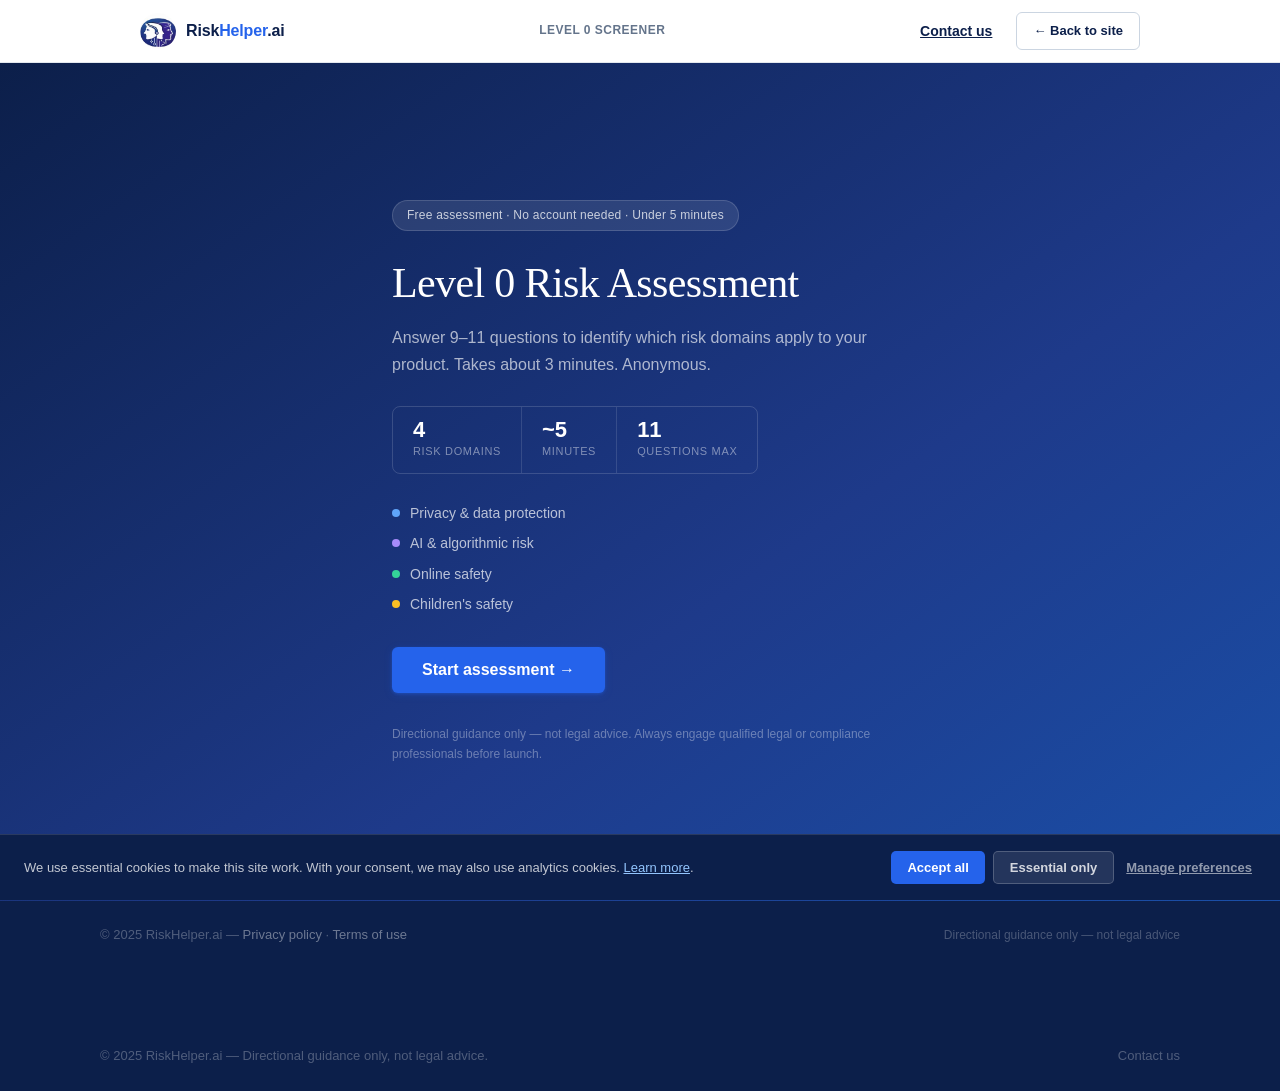
==== assessment.html @ bc74f5ab "Initial commit" ====
<!DOCTYPE html>
<html lang="en">

<head>
  <meta charset="UTF-8">
  <meta name="viewport" content="width=device-width, initial-scale=1.0">

  <!-- Security headers -->
  <meta http-equiv="X-Content-Type-Options" content="nosniff" />
  <meta http-equiv="X-Frame-Options" content="SAMEORIGIN" />
  <meta http-equiv="Referrer-Policy" content="strict-origin-when-cross-origin" />
  <meta http-equiv="Permissions-Policy" content="camera=(), microphone=(), geolocation=()" />
  <meta http-equiv="Content-Security-Policy"
    content="default-src 'self'; style-src 'self' https://fonts.googleapis.com 'unsafe-inline'; font-src https://fonts.gstatic.com; script-src 'self' 'unsafe-inline' https://cloud.umami.is; img-src 'self' data:; connect-src 'self' https://cloud.umami.is;" />

  <title>Level 0 Risk Assessment | RiskHelper.ai</title>
  <meta name="description"
    content="Free 5-minute risk screener for Product Managers. Find out which privacy, AI, online safety, and children's risk areas apply to your feature." />
  <meta name="robots" content="noindex" />

  <!-- Fonts (matches homepage) -->
  <link rel="preconnect" href="https://fonts.googleapis.com" />
  <link rel="preconnect" href="https://fonts.gstatic.com" crossorigin />
  <link
    href="https://fonts.googleapis.com/css2?family=Playfair+Display:ital,wght@0,400;0,500;0,600;1,400&family=DM+Sans:ital,opsz,wght@0,9..40,400;0,9..40,500;0,9..40,600;0,9..40,700;1,9..40,400&display=swap"
    rel="stylesheet" />

  <!-- Shared design system -->
  <link rel="stylesheet" href="shared.css" />

  <!-- Assessment-specific styles -->
  <link rel="stylesheet" href="assessment.css" />

  <script defer src="https://cloud.umami.is/script.js" data-website-id="539d8b41-ef4f-4463-9d4b-42e563768538"></script>


</head>

<body class="assessment-page">

  <!-- NAV (matches homepage) -->
  <nav aria-label="Main navigation">
    <div class="nav-inner">
      <a href="index.html" class="logo-lockup" aria-label="RiskHelper.ai home">
        <img class="logo-img"
          src="[data-uri]"
          alt="RiskHelper.ai logo" />
        <span class="logo-wordmark">Risk<span>Helper</span>.ai</span>
      </a>
      <span class="nav-page-label">Level 0 Screener</span>
      <div class="nav-actions">
        <a href="contact.html" style="font-size:14px;font-weight:600;color:var(--navy);margin-right:16px;">Contact
          us</a>
        <a href="index.html" class="btn btn--outline" style="padding:8px 16px;font-size:13px;">← Back to site</a>
      </div>
    </div>
  </nav>

  <main id="app" role="main">

    <!-- INTRO SCREEN -->
    <section id="screen-intro" class="screen active" aria-label="Assessment introduction">
      <div class="intro-content">
        <div class="intro-eyebrow">Free assessment · No account needed · Under 5 minutes</div>
        <h1 id="intro-title"></h1>
        <p id="intro-description" class="intro-desc"></p>
        <div class="intro-stats" aria-label="Assessment overview">
          <div class="stat"><span class="stat-num">4</span><span class="stat-label">risk domains</span></div>
          <div class="stat-divider" aria-hidden="true"></div>
          <div class="stat"><span class="stat-num">~5</span><span class="stat-label">minutes</span></div>
          <div class="stat-divider" aria-hidden="true"></div>
          <div class="stat"><span class="stat-num">11</span><span class="stat-label">questions max</span></div>
        </div>
        <div class="intro-domains" aria-label="Risk domains covered">
          <div class="intro-domain">
            <span class="domain-dot privacy-dot" aria-hidden="true"></span>
            <span>Privacy &amp; data protection</span>
          </div>
          <div class="intro-domain">
            <span class="domain-dot ai-dot" aria-hidden="true"></span>
            <span>AI &amp; algorithmic risk</span>
          </div>
          <div class="intro-domain">
            <span class="domain-dot safety-dot" aria-hidden="true"></span>
            <span>Online safety</span>
          </div>
          <div class="intro-domain">
            <span class="domain-dot children-dot" aria-hidden="true"></span>
            <span>Children's safety</span>
          </div>
        </div>
        <button id="btn-start" class="btn btn--primary btn--lg">Start assessment →</button>
        <p class="intro-disclaimer">Directional guidance only — not legal advice. Always engage qualified legal or
          compliance professionals before launch.</p>
      </div>
    </section>

    <!-- QUESTIONS SCREEN -->
    <section id="screen-questions" class="screen" aria-label="Assessment questions">



      <!-- Tab: Screener -->
      <div class="tab-panel active" id="panel-screener" role="tabpanel" aria-labelledby="tab-screener">
        <div class="questions-layout">

          <aside class="sidebar" aria-label="Progress and risk domains">
            <div class="progress-wrap">
              <div class="progress-label">Progress</div>
              <div class="progress-bar-track" role="progressbar" aria-valuemin="0" aria-valuemax="100" aria-valuenow="0"
                id="progress-bar-track">
                <div id="progress-bar" class="progress-bar-fill"></div>
              </div>
              <div id="progress-text" class="progress-text">0 of 0 answered</div>
            </div>

            <div class="live-domains" aria-live="polite" aria-label="Current risk domain status">
              <div class="live-domains-label">Risk domains</div>
              <div id="live-domain-list"></div>
              <div class="live-domains-note">Updates as you answer</div>
            </div>

            <div class="sidebar-note">Greyed questions don't apply based on your answers so far.</div>
          </aside>

          <div class="questions-main">
            <div id="questions-container"></div>
            <div class="submit-row">
              <button id="btn-submit" class="btn btn--primary btn--lg" disabled aria-disabled="true">See my results
                →</button>
              <span class="submit-hint" id="submit-hint" role="status">Answer all active questions to continue</span>
            </div>
          </div>

        </div>
      </div>



    </section>

    <!-- RESULTS SCREEN -->
    <section id="screen-results" class="screen" aria-label="Assessment results">
      <div class="results-layout">
        <div class="results-header">
          <div class="results-header-inner">
            <span class="overline" style="color:#93C5FD;">Your results</span>
            <h2 id="results-headline" style="color:#fff;"></h2>
            <p id="results-summary"
              style="color:rgba(255,255,255,0.65);margin-top:10px;font-size:15px;max-width:580px;"></p>
            <div id="results-summary-table-container"></div>
          </div>
        </div>
        <div class="results-body">
          <div id="results-domains" class="results-domains" role="list" aria-label="Risk domain results"></div>
          <div class="results-footer">
            <div class="results-disclaimer">
              <strong>Important:</strong> This result is directional guidance only. It is not legal advice and is not a
              substitute for review by qualified legal or compliance professionals. Always have your designs reviewed
              before launch.
            </div>
            <div class="results-actions">
              <button id="btn-edit" class="btn btn--outline" onclick="editAnswers()">Edit answers</button>
              <button id="btn-restart" class="btn btn--primary" onclick="restart()">Start new assessment →</button>
            </div>
            <div class="results-next">
              <p style="font-size:13px;color:var(--text-soft);">Want deeper guidance? <a
                  href="mailto:contact@riskhelper.ai" style="color:var(--blue);">Contact us about Level 3 professional
                  review →</a></p>
            </div>
          </div>
        </div>
      </div>
    </section>

  </main>

  <!-- FOOTER (simplified for tool page) -->
  <footer style="padding:24px 40px;">
    <div class="footer-bottom" style="max-width:1080px;margin:0 auto;">
      <span>© 2025 RiskHelper.ai — <a href="privacy-policy.html" style="color:rgba(255,255,255,0.4);">Privacy policy</a>
        · <a href="terms.html" style="color:rgba(255,255,255,0.4);">Terms of use</a></span>
      <span style="font-size:12px;color:rgba(255,255,255,0.25);">Directional guidance only — not legal advice</span>
    </div>
  </footer>

  <!-- EMBEDDED CONFIG -->
  <script>
    window.RISKHELPER_CONFIG = {
      "meta": {
        "title": "Risk Helper",
        "subtitle": "Level 0 Risk Assessment",
        "description": "Answer 9\u201311 questions to identify which risk domains apply to your product. Takes about 3 minutes. Anonymous.",
        "version": "6",
        "outOfScope": [
          "Information Security (SOC 2, ISO 27001, encryption, access controls)",
          "Email and SMS Marketing Compliance (CAN-SPAM, TCPA, CASL)",
          "Financial Consumer Protection Law (PCI-DSS, FCRA, UDAAP)",
          "Digital Accessibility (WCAG, ADA Title III)",
          "EU Digital Markets Act (applies to designated gatekeepers only)"
        ]
      },
      "domains": {
        "privacy": { "label": "Privacy and Data Protection", "shortLabel": "Privacy", "description": "What you collect, how you use it, who you share it with" },
        "ai": { "label": "AI and Algorithmic Risk", "shortLabel": "AI & Algorithms", "description": "What AI does, who it affects, what happens when it's wrong" },
        "safety": { "label": "Online Safety and Harm Prevention", "shortLabel": "Online Safety", "description": "Whether the platform can harm users through content, contact, or algorithmic amplification" },
        "children": { "label": "Children and Minors", "shortLabel": "Children", "description": "Age-appropriate design, parental consent, and contact risks for under-18s" }
      },
      "priorities": {
        "elevated": { "label": "Elevated", "note": "Legal review recommended before launch" },
        "standard": { "label": "Flagged", "note": "Assessment recommended at design phase" },
        "lower": { "label": "Lower", "note": "Awareness flagged \u2014 review at Level 1" }
      },
      "blocks": [
        { "id": "1", "label": "Your product and your users" },
        { "id": "2", "label": "Data" },
        { "id": "3", "label": "AI and algorithms" },
        { "id": "4", "label": "Interaction and content" }
      ],
      "questions": [
        {
          "id": "q1a", "block": "1",
          "text": "Who are your customers \u2014 the people or organisations that use or pay for your product?",
          "type": "multi", "showIf": null,
          "options": [
            { "value": "consumers", "label": "Consumers \u2014 members of the public" },
            { "value": "employees", "label": "Employees or internal teams" },
            { "value": "businesses", "label": "Other businesses (your customers are companies, not individuals)" },
            { "value": "notsure", "label": "I'm not sure yet" }
          ],
          "feedback": {
            "consumers": "Consumer-facing products are in scope for all four risk domains. Privacy, AI, Online Safety, and Children flags can all apply.",
            "employees": "Employee-facing tools are in scope for Privacy (employment data has elevated obligations in many jurisdictions) and AI if you use automated scoring or decision systems.",
            "businesses": "B2B products have fewer consumer protection obligations, but Privacy still applies \u2014 especially if your product processes data about your customers' own users. Check Q1b carefully.",
            "notsure": "Treated as consumer-facing for routing purposes. All domains remain open until you have more clarity."
          }
        },
        {
          "id": "q1b", "block": "1",
          "text": "Does your product collect data about, or make decisions that affect, people who are NOT your direct customers or users?",
          "hint": "For example: job applicants, children of your users, patients of your healthcare customers, people whose content you process.",
          "type": "single", "showIf": null,
          "options": [
            { "value": "yes", "label": "Yes" },
            { "value": "no", "label": "No \u2014 we only handle data about our own direct users" },
            { "value": "notsure", "label": "Not sure" }
          ],
          "feedback": {
            "yes": "This is the most commonly missed risk signal. When your product affects people who didn't sign up for it \u2014 job applicants, patients, children of users \u2014 you have obligations to those people even though they're not your customers. Flags Privacy at elevated priority.",
            "no": "Straightforward data subject relationship. Privacy obligations apply to your direct users only.",
            "notsure": "Treated conservatively as Yes. If there's any chance your product affects people outside your direct user base, assume it does until you can confirm otherwise."
          }
        },
        {
          "id": "q2", "block": "1",
          "text": "Do people interact with your product directly?",
          "type": "single", "showIf": null,
          "options": [
            { "value": "yes", "label": "Yes \u2014 it has an app, website, or interface that people use" },
            { "value": "no", "label": "No \u2014 it runs in the background or is accessed only by other systems" }
          ],
          "feedback": {
            "yes": "Direct user interaction keeps Online Safety and Children in scope. UGC, messaging, and age-appropriate design obligations only apply if users can actually interact with the product.",
            "no": "Background or API-only products clear the UGC route for Online Safety. The AI algorithmic harm route can still apply if the product shapes consumer-facing outputs downstream."
          }
        },
        {
          "id": "q3", "block": "2",
          "text": "Does your product collect or use information about people?",
          "type": "multi", "showIf": null,
          "options": [
            { "value": "direct", "label": "Yes \u2014 people give us information directly (accounts, forms, profiles)" },
            { "value": "observed", "label": "Yes \u2014 we observe or track how people use it (behaviour, clicks, location)" },
            { "value": "received", "label": "Yes \u2014 we receive information about people from another system or source" },
            { "value": "no", "label": "No \u2014 it doesn't handle information about identifiable individuals", "exclusive": true }
          ],
          "feedback": {
            "direct": "Direct collection (accounts, forms, profiles) is the clearest privacy trigger. You're the data controller and all core GDPR/CCPA obligations apply.",
            "observed": "Behavioural tracking \u2014 even basic analytics like page views and session duration \u2014 constitutes personal data processing in most jurisdictions. Cookie consent, privacy notices, and retention policies all apply.",
            "received": "Receiving data from another system raises controller vs. processor questions. If you're processing data on behalf of your customer, you may need Data Processing Agreements.",
            "no": "No personal data processing. Privacy domain will not be flagged unless Q1b indicates affected third parties."
          }
        },
        {
          "id": "q4", "block": "2",
          "text": "Does your product handle any of the following?",
          "type": "multi",
          "showIf": { "question": "q3", "hasAnyOf": ["direct", "observed", "received"] },
          "options": [
            { "value": "health", "label": "Health, medical, or wellness data" },
            { "value": "financial", "label": "Financial account or payment data" },
            { "value": "location", "label": "Precise location data" },
            { "value": "biometric", "label": "Biometric data (face recognition, fingerprints, voice identification)" },
            { "value": "orientation", "label": "Sexual orientation, gender identity, or relationship data" },
            { "value": "sensitive", "label": "Political views, religious beliefs, trade union membership, or criminal records" },
            { "value": "under16", "label": "Data about people under 16" },
            { "value": "none", "label": "None of the above", "exclusive": true }
          ],
          "feedback": {
            "health": "GDPR Article 9 special category. Requires explicit consent, often a DPIA, and heightened security measures. Elevates Privacy to high priority.",
            "financial": "Financial account data is sensitive under most privacy laws. PCI-DSS applies if you handle payment card data. Elevates Privacy to high priority.",
            "location": "Precise GPS-level location is sensitive under GDPR and many US state laws. Raises consent and purpose limitation questions. Elevates Privacy.",
            "biometric": "Among the most tightly regulated categories. Illinois BIPA, Texas, Washington have specific biometric laws with private rights of action. GDPR Article 9 applies. Elevates Privacy.",
            "orientation": "Sexual orientation and gender identity are GDPR Article 9 special categories requiring explicit consent or a specific legal basis. Elevates Privacy.",
            "sensitive": "Political opinions, religious beliefs, trade union membership, and criminal convictions are GDPR Article 9/10 categories \u2014 same elevated obligations as health data. Common in HR tools, background checks, civic tech. Elevates Privacy.",
            "under16": "Triggers the Children domain. Data about under-16s is subject to COPPA, GDPR Article 8, and UK Children's Code regardless of whether children are your intended users.",
            "none": "No sensitive categories. Privacy flagged at standard priority based on Q3 selections."
          }
        },
        {
          "id": "q5", "block": "3",
          "text": "Does your product use AI, machine learning, or automated algorithms to do anything?",
          "type": "single", "showIf": null,
          "options": [
            { "value": "yes", "label": "Yes" },
            { "value": "no", "label": "No" },
            { "value": "notsure", "label": "I'm not sure \u2014 it might use a third-party AI tool or automated system" }
          ],
          "feedback": {
            "yes": "AI use confirmed. Q6 determines what type of AI risk applies. The key distinction: does the AI make decisions about people (highest risk), shape what people see (medium), or run entirely behind the scenes (lower risk)?",
            "no": "No AI risk domain flagged. Note: rule-based algorithms and deterministic scoring systems also count as automated processing under GDPR Article 22.",
            "notsure": "Treated conservatively. Third-party AI tools (OpenAI, Google, etc.) count as AI use for compliance purposes \u2014 you can't delegate your obligations to the vendor."
          }
        },
        {
          "id": "q6", "block": "3",
          "text": "What does the AI or algorithm do in your product? Select all that apply.",
          "type": "multi",
          "showIf": { "question": "q5", "equals": "yes" },
          "options": [
            { "value": "generates", "label": "Creates content that users see, read, or act on \u2014 text, images, audio, summaries, or suggestions" },
            { "value": "decides", "label": "Determines an outcome for a specific person or group \u2014 approvals, rejections, pricing, account status, or differential treatment based on predicted characteristics. Applies whether automatic or reviewed by a human." },
            { "value": "shapes", "label": "Shapes what individual users see or experience \u2014 the order, selection, or presentation of content personalised to them" },
            { "value": "analyses", "label": "Processes or evaluates content or data \u2014 detects, categorises, or filters posts, documents, signals, or behaviour. Does not include systems where classification directly determines what a person can access." },
            { "value": "internal", "label": "Runs behind the scenes \u2014 its effect is on internal operations or systems; users don't see or feel it directly" }
          ],
          "feedback": {
            "generates": "AI content generation triggers transparency obligations. Users often have a right to know when content is AI-generated, especially under the EU AI Act.",
            "decides": "Highest-risk AI category. Automated decisions about people trigger GDPR Article 22 (right to human review), EU AI Act high-risk classification, and emerging US state AI laws. Elevates AI to high priority.",
            "shapes": "Personalisation algorithms are in scope for DSA Article 29 transparency in the EU. Consumer-facing personalisation also triggers the Online Safety algorithmic harm route even without UGC.",
            "analyses": "Content and data analysis (moderation, fraud detection, sentiment) carries lower AI urgency \u2014 unless the output directly determines what a person can access, in which case it should be in 'decides'.",
            "internal": "Internal optimisation only. No AI domain flag if this is the only selection."
          }
        },
        {
          "id": "q7", "block": "4",
          "text": "Can people on your product interact with each other or create content?",
          "type": "multi", "showIf": null,
          "options": [
            { "value": "public", "label": "Yes \u2014 users can post, comment, or share content publicly or in groups" },
            { "value": "messaging", "label": "Yes \u2014 users can send direct messages to each other" },
            { "value": "reviews", "label": "Yes \u2014 users can review, rate, or respond to other users' content or profiles" },
            { "value": "no", "label": "No \u2014 users only interact with content we produce and control", "exclusive": true }
          ],
          "feedback": {
            "public": "Public posting is the strongest Online Safety trigger. DSA and UK Online Safety Act impose content moderation, illegal content reporting, and systemic risk assessment obligations. Elevates Online Safety to high priority.",
            "messaging": "Direct messaging creates contact risk \u2014 particularly where children may be present. Illegal content shared via DMs is in scope for UK OSA and DSA. Intersects with the Children domain if Q8 flags minors.",
            "reviews": "User reviews are UGC in most legal frameworks. Content moderation obligations apply. Defamation risk is higher on review platforms (outside this screener's scope).",
            "no": "No user-generated content. Online Safety only flags if AI personalisation is consumer-facing (algorithmic harm route via Q6 + Q1a)."
          }
        },
        {
          "id": "q8a", "block": "4",
          "text": "You mentioned your product handles data about people under 16. Is this because:",
          "type": "single",
          "showIf": { "question": "q4", "includes": "under16" },
          "options": [
            { "value": "designed", "label": "The product is designed for or marketed to children or teenagers" },
            { "value": "incidental", "label": "Children's data is incidentally included \u2014 for example, we process family accounts, or clients send us data that may include minors" },
            { "value": "notsure", "label": "Not sure" }
          ],
          "feedback": {
            "designed": "Products designed for children face the full weight of COPPA, UK Children's Code, and GDPR Article 8. Verifiable parental consent, high privacy by default, no profiling for advertising, and age-appropriate content obligations all apply. Elevates Children to critical priority.",
            "incidental": "Incidental inclusion still creates obligations \u2014 you can't opt out of COPPA because children weren't your intended audience. Data minimisation, retention limits, and parental consent requirements apply to children's data regardless of how it arrived.",
            "notsure": "Treated conservatively. Children's domain flagged at elevated priority. Confirm whether any data subjects are under 16 before launch."
          }
        },
        {
          "id": "q8b", "block": "4",
          "text": "Could someone under 18 realistically use your product or be affected by its decisions?",
          "type": "single",
          "showIf": { "question": "q4", "notIncludes": "under16" },
          "options": [
            { "value": "yes", "label": "Yes \u2014 it's designed for or marketed to children or teenagers" },
            { "value": "possibly", "label": "Possibly \u2014 minors are a realistic part of our user base, even if not the primary audience" },
            { "value": "no", "label": "No \u2014 access is restricted to adults, or minors are not a realistic user of this product" },
            { "value": "notsure", "label": "Not sure" }
          ],
          "feedback": {
            "yes": "Full Children domain obligations apply. COPPA, UK Children's Code, GDPR Article 8, and age-appropriate design requirements all in scope. Elevates Children to critical priority.",
            "possibly": "The UK Children's Code applies if children are a 'significant proportion' of your users \u2014 not just the primary audience. If teenagers use your platform, age-appropriate design defaults apply. Children domain flagged at standard priority.",
            "no": "Children domain cleared. If you have age verification in place, note that its robustness will affect whether regulators accept this position.",
            "notsure": "Treated conservatively. Children domain flagged at elevated priority. Confirm your user age distribution before launch."
          }
        },
        {
          "id": "q9", "block": "4",
          "text": "Where will your users or affected individuals be?",
          "type": "multi", "showIf": null,
          "options": [
            { "value": "us", "label": "Primarily United States" },
            { "value": "uk", "label": "United Kingdom" },
            { "value": "eu", "label": "European Union" },
            { "value": "global", "label": "Global or multiple regions" },
            { "value": "notsure", "label": "I'm not sure" }
          ],
          "feedback": {
            "us": "US privacy law is a patchwork of state laws \u2014 CCPA/CPRA (California), Virginia, Colorado, Connecticut, Texas, and others. COPPA applies federally for children. State AI laws emerging in Colorado, Illinois, and others.",
            "uk": "UK GDPR and Data (Use & Access) Act 2025 apply. UK Online Safety Act 2023 applies to user-to-user platforms. UK Children's Code applies broadly. ICO is the regulator.",
            "eu": "GDPR applies. EU AI Act is now in force (phased through 2027). DSA applies to intermediary services. Strongest regulatory obligations across all four domains.",
            "global": "Treated as EU + UK + US combined \u2014 most stringent standards across all flagged domains.",
            "notsure": "Treated as global \u2014 most stringent standards applied. Better to over-assess than under-assess when jurisdiction is uncertain."
          }
        }
      ],
      "routing": {
        "privacy": {
          "flag": [
            { "anyOf": { "q3": ["direct", "observed", "received"] } },
            { "anyOf": { "q1b": ["yes", "notsure"] } }
          ],
          "elevate": [
            { "anyOf": { "q4": ["health", "financial", "location", "biometric", "orientation", "sensitive"] } },
            { "anyOf": { "q1b": ["yes"] } }
          ]
        },
        "ai": {
          "flag": [
            { "all": { "q5": ["yes"], "q6_any": ["generates", "decides", "shapes", "analyses"] } }
          ],
          "elevate": [{ "anyOf": { "q6": ["decides"] } }],
          "lower": [{ "only": { "q6": ["analyses"] } }]
        },
        "safety": {
          "flag": [{ "anyOf": { "q7": ["public", "messaging", "reviews"] } }],
          "elevate": [{ "anyOf": { "q7": ["public"] } }]
        },
        "children": {
          "flag": [
            { "anyOf": { "q4": ["under16"] } },
            { "anyOf": { "q8a": ["designed", "incidental", "notsure"] } },
            { "anyOf": { "q8b": ["yes", "possibly", "notsure"] } }
          ],
          "elevate": [
            { "anyOf": { "q8a": ["designed"] } },
            { "anyOf": { "q8b": ["yes"] } }
          ]
        }
      }
    };
  </script>

  <footer>
    <div class="footer-bottom">
      <span>© 2025 RiskHelper.ai — Directional guidance only, not legal advice.</span>
      <a href="contact.html">Contact us</a>
    </div>
  </footer>

  <!-- COOKIE CONSENT BANNER -->
  <div id="cookie-banner" class="hidden" role="dialog" aria-label="Cookie consent" aria-live="polite">
    <p>We use essential cookies to make this site work. With your consent, we may also use analytics cookies. <a
        href="privacy-policy.html#cookies">Learn more</a>.</p>
    <div class="cookie-actions">
      <button class="cookie-btn cookie-btn--accept" id="cookie-accept">Accept all</button>
      <button class="cookie-btn cookie-btn--reject" id="cookie-reject">Essential only</button>
      <button class="cookie-btn cookie-btn--manage" id="cookie-manage">Manage preferences</button>
    </div>
  </div>

  <!-- ASSESSMENT LOGIC -->
  <script src="assessment.js"></script>

  <!-- SHARED JS (nav, cookie consent) -->
  <script src="shared.js"></script>

  <!-- HELP TRIGGER LOGIC -->
  <script>
    async function initHelp() {
      let helpData;

      try {
        const response = await fetch('assessment-help.json');
        helpData = await response.json();
      } catch (err) {
        console.warn('Help content could not be loaded. Please ensure you are running a local server (e.g. VS Code Live Server) and not opening the file directly via file:// protocol, as browsers block local fetch requests.', err);
        return;
      }

      document.querySelectorAll('.help-trigger').forEach(btn => {
        const questionId = btn.getAttribute('aria-controls').replace('help-', '');

        // Validate — warn if a trigger has no matching JSON entry
        if (!helpData[questionId]) {
          console.warn(`No help content found for question ID: "${questionId}". Check assessment-help.json.`);
          return;
        }

        const data = helpData[questionId];

        // Build the panel
        const panel = document.createElement('div');
        panel.id = `help-${questionId}`;
        panel.className = 'help-panel';
        panel.hidden = true;

        const why = document.createElement('p');
        why.className = 'help-why';
        why.innerHTML = `<strong>Why we're asking</strong><br>${data.why}`;
        panel.appendChild(why);

        if (data.answers && data.answers.length > 0) {
          const answersWrapper = document.createElement('div');
          answersWrapper.className = 'help-answers';

          const heading = document.createElement('p');
          heading.innerHTML = '<strong>What each answer means</strong>';
          answersWrapper.appendChild(heading);

          data.answers.forEach(answer => {
            const p = document.createElement('p');
            p.innerHTML = `<strong>${answer.label}:</strong> ${answer.text}`;
            answersWrapper.appendChild(p);
          });

          panel.appendChild(answersWrapper);
        }

        // Insert panel immediately after the trigger button
        btn.insertAdjacentElement('afterend', panel);

        // Wire up toggle
        btn.addEventListener('click', () => {
          const expanded = btn.getAttribute('aria-expanded') === 'true';
          btn.setAttribute('aria-expanded', String(!expanded));
          panel.hidden = expanded;
        });
      });
    }

    initHelp();
  </script>

</body>

</html>
---- shared.css ----
/* ============================================================
   RISKHELPER.AI — SHARED DESIGN SYSTEM
   Design tokens, nav, footer, utilities
   Used by: index.html, assessment.html, privacy-policy.html, terms.html
   ============================================================ */

/* ============================================================ TOKENS */
:root {
  /* Core navy — matches logo's darkest indigo */
  --navy: #0C1F4A;
  --navy-mid: #1A3060;
  --navy-light: #243D73;

  /* Accent blue — brighter derivative of logo's #143C8C */
  --blue: #2563EB;
  --blue-dk: #1D4ED8;
  --blue-lt: #EFF6FF;
  --blue-mid: #BFDBFE;

  /* Logo indigo for gradient stops */
  --indigo: #1E3A8A;
  --indigo-dk: #142878;

  /* Page surfaces */
  --bg: #F6F9FC;
  --bg-card: #FFFFFF;
  --border: #E3E8EE;
  --border-dk: #CBD5E1;

  /* Text */
  --text: #0C1F4A;
  --text-mid: #3D5170;
  --text-soft: #64748B;

  --radius: 10px;
  --radius-lg: 16px;
}

/* ============================================================ RESET */
*,
*::before,
*::after {
  box-sizing: border-box;
  margin: 0;
  padding: 0;
}

html {
  scroll-behavior: smooth;
}

body {
  font-family: 'DM Sans', -apple-system, sans-serif;
  background: var(--bg-card);
  color: var(--text);
  font-size: 16px;
  line-height: 1.6;
  -webkit-font-smoothing: antialiased;
}

:focus-visible {
  outline: 2px solid var(--blue);
  outline-offset: 3px;
  border-radius: 4px;
}

/* Reduced motion */
@media (prefers-reduced-motion: reduce) {

  *,
  *::before,
  *::after {
    animation-duration: 0.01ms !important;
    transition-duration: 0.01ms !important;
  }
}

/* ============================================================ LAYOUT */
.container {
  max-width: 1080px;
  margin: 0 auto;
  padding: 0 40px;
}

.container--narrow {
  max-width: 720px;
  margin: 0 auto;
  padding: 0 40px;
}

/* ============================================================ TYPOGRAPHY */
.display-xl {
  font-family: 'Playfair Display', Georgia, serif;
  font-size: clamp(40px, 5.2vw, 68px);
  line-height: 1.08;
  letter-spacing: -0.02em;
  color: #fff;
  font-weight: 400;
}

.display-xl em {
  font-style: italic;
}

h2 {
  font-family: 'Playfair Display', Georgia, serif;
  font-size: clamp(28px, 3vw, 40px);
  line-height: 1.15;
  letter-spacing: -0.018em;
  font-weight: 400;
  color: var(--navy);
}

h3 {
  font-family: 'DM Sans', sans-serif;
  font-size: 17px;
  font-weight: 600;
  color: var(--navy);
  line-height: 1.3;
}

h4 {
  font-family: 'DM Sans', sans-serif;
  font-size: 14px;
  font-weight: 700;
  color: var(--navy);
}

p {
  color: var(--text-mid);
  line-height: 1.7;
}

.lead {
  font-size: 18px;
  line-height: 1.7;
  color: var(--text-mid);
  max-width: 600px;
}

.overline {
  font-size: 11px;
  font-weight: 700;
  letter-spacing: 0.1em;
  text-transform: uppercase;
  color: var(--blue);
  margin-bottom: 14px;
  display: block;
}

/* ============================================================ BUTTONS */
.btn {
  display: inline-flex;
  align-items: center;
  gap: 6px;
  padding: 12px 22px;
  border-radius: 6px;
  font-family: 'DM Sans', sans-serif;
  font-size: 15px;
  font-weight: 600;
  cursor: pointer;
  text-decoration: none;
  transition: all .15s ease;
  border: none;
  white-space: nowrap;
}

.btn--primary {
  background: var(--blue);
  color: #fff;
  box-shadow: 0 1px 3px rgba(37, 99, 235, 0.4), 0 2px 8px rgba(37, 99, 235, 0.2);
}

.btn--primary:hover {
  background: var(--blue-dk);
  box-shadow: 0 4px 14px rgba(37, 99, 235, 0.45);
  transform: translateY(-1px);
}

.btn--white {
  background: rgba(255, 255, 255, 0.1);
  color: #fff;
  border: 1px solid rgba(255, 255, 255, 0.2);
}

.btn--white:hover {
  background: rgba(255, 255, 255, 0.18);
}

.btn--outline {
  background: transparent;
  color: var(--navy);
  border: 1.5px solid var(--border-dk);
}

.btn--outline:hover {
  border-color: var(--blue);
  color: var(--blue);
}

.btn--lg {
  padding: 14px 30px;
  font-size: 16px;
}

.btn-group {
  display: flex;
  gap: 12px;
  align-items: center;
  flex-wrap: wrap;
  margin-top: 32px;
}

.btn-group--center {
  justify-content: center;
}

/* ============================================================ NAVIGATION */
nav {
  position: sticky;
  top: 0;
  z-index: 200;
  background: rgba(255, 255, 255, 0.97);
  backdrop-filter: blur(8px);
  -webkit-backdrop-filter: blur(8px);
  border-bottom: 1px solid var(--border);
}

.nav-inner {
  max-width: 1080px;
  margin: 0 auto;
  padding: 0 40px;
  display: flex;
  align-items: center;
  justify-content: space-between;
  height: 62px;
}

.logo-lockup {
  display: flex;
  align-items: center;
  gap: 10px;
  text-decoration: none;
}

.logo-img {
  width: 36px;
  height: 36px;
  border-radius: 50%;
  object-fit: cover;
  flex-shrink: 0;
}

.logo-wordmark {
  font-family: 'DM Sans', sans-serif;
  font-size: 16px;
  font-weight: 700;
  color: var(--navy);
  letter-spacing: -0.01em;
}

.logo-wordmark span {
  color: var(--blue);
}

.nav-links {
  display: flex;
  gap: 24px;
  list-style: none;
  align-items: center;
  font-size: 14px;
  font-weight: 500;
}

.nav-links a {
  color: var(--text-mid);
  text-decoration: none;
  transition: color .15s;
}

.nav-links a:hover {
  color: var(--navy);
}

.nav-actions {
  display: flex;
  gap: 8px;
  align-items: center;
}

.nav-hamburger {
  display: none;
  flex-direction: column;
  gap: 5px;
  background: none;
  border: none;
  cursor: pointer;
  padding: 4px;
}

.nav-hamburger span {
  display: block;
  width: 22px;
  height: 2px;
  background: var(--navy);
  border-radius: 2px;
  transition: all .2s;
}

.nav-mobile {
  display: none;
  flex-direction: column;
  background: #fff;
  border-bottom: 1px solid var(--border);
  padding: 12px 24px 16px;
}

.nav-mobile a {
  padding: 10px 0;
  font-size: 15px;
  font-weight: 500;
  color: var(--text-mid);
  text-decoration: none;
  border-bottom: 1px solid var(--border);
}

.nav-mobile a:last-child {
  border-bottom: none;
}

.nav-mobile.is-open {
  display: flex;
}

/* ============================================================ FOOTER */
footer {
  background: var(--navy);
  padding: 56px 40px 24px;
  max-width: 100%;
}

.footer-top {
  max-width: 1080px;
  margin: 0 auto;
  display: flex;
  gap: 48px;
  padding-bottom: 40px;
  border-bottom: 1px solid rgba(255, 255, 255, 0.1);
}

.footer-brand {
  flex: 1.5;
}

.footer-brand p {
  color: rgba(255, 255, 255, 0.5);
  font-size: 14px;
  margin-top: 12px;
  line-height: 1.6;
}

.footer-logo-lockup {
  display: flex;
  align-items: center;
  gap: 10px;
  text-decoration: none;
}

.footer-logo-lockup .logo-img {
  filter: brightness(0) invert(1);
  opacity: 0.85;
}

.footer-logo-lockup .logo-wordmark {
  color: #fff;
}

.footer-logo-lockup .logo-wordmark span {
  color: #93C5FD;
}

.footer-links-group h5 {
  font-size: 11px;
  font-weight: 700;
  letter-spacing: 0.08em;
  text-transform: uppercase;
  color: rgba(255, 255, 255, 0.35);
  margin-bottom: 14px;
}

.footer-links-group ul {
  list-style: none;
  display: flex;
  flex-direction: column;
  gap: 8px;
}

.footer-links-group a {
  font-size: 14px;
  color: rgba(255, 255, 255, 0.55);
  text-decoration: none;
  transition: color .15s;
}

.footer-links-group a:hover {
  color: rgba(255, 255, 255, 0.8);
}

.footer-bottom {
  max-width: 1080px;
  margin: 20px auto 0;
  display: flex;
  justify-content: space-between;
  align-items: center;
  font-size: 13px;
  color: rgba(255, 255, 255, 0.28);
  flex-wrap: wrap;
  gap: 8px;
}

.footer-bottom a {
  color: rgba(255, 255, 255, 0.28);
  text-decoration: none;
}

.footer-bottom a:hover {
  color: rgba(255, 255, 255, 0.6);
}

/* ============================================================ COOKIE BANNER */
#cookie-banner {
  position: fixed;
  bottom: 0;
  left: 0;
  right: 0;
  z-index: 9999;
  background: var(--navy);
  border-top: 1px solid rgba(255, 255, 255, 0.12);
  padding: 16px 24px;
  display: flex;
  align-items: center;
  gap: 16px;
  flex-wrap: wrap;
  transform: translateY(0);
  transition: transform .3s ease;
}

#cookie-banner.hidden {
  transform: translateY(110%);
}

#cookie-banner p {
  flex: 1;
  min-width: 240px;
  font-size: 13px;
  line-height: 1.5;
  color: rgba(255, 255, 255, 0.75);
  margin: 0;
}

#cookie-banner a {
  color: #93C5FD;
}

.cookie-actions {
  display: flex;
  gap: 8px;
  flex-wrap: wrap;
}

.cookie-btn {
  padding: 8px 16px;
  font-size: 13px;
  font-weight: 600;
  border-radius: 5px;
  border: none;
  cursor: pointer;
  font-family: 'DM Sans', sans-serif;
  transition: all .15s;
}

.cookie-btn--accept {
  background: var(--blue);
  color: #fff;
}

.cookie-btn--accept:hover {
  background: var(--blue-dk);
}

.cookie-btn--reject {
  background: rgba(255, 255, 255, 0.1);
  color: rgba(255, 255, 255, 0.8);
  border: 1px solid rgba(255, 255, 255, 0.2);
}

.cookie-btn--reject:hover {
  background: rgba(255, 255, 255, 0.18);
}

.cookie-btn--manage {
  background: transparent;
  color: rgba(255, 255, 255, 0.55);
  text-decoration: underline;
  padding: 8px 4px;
}

/* ============================================================ RESPONSIVE */
@media (max-width: 768px) {
  .nav-links {
    display: none;
  }

  .nav-actions .btn--outline {
    display: none;
  }

  .nav-hamburger {
    display: flex;
  }

  nav .nav-actions .btn--primary {
    padding: 9px 16px;
    font-size: 13px;
  }

  .footer-top {
    flex-direction: column;
    gap: 28px;
  }

  .container,
  .container--narrow {
    padding: 0 20px;
  }

  .nav-inner {
    padding: 0 20px;
  }

  footer {
    padding: 40px 20px 24px;
  }
}

/* ============================================================ HELP PANELS */
/* Help trigger button */
.help-trigger {
  display: inline-flex;
  align-items: center;
  justify-content: center;
  width: 1.75rem;
  height: 1.75rem;
  margin-left: 0.375rem;
  vertical-align: middle;
  background: transparent;
  border: none;
  border-radius: 50%;
  color: var(--text-soft);
  cursor: pointer;
  line-height: 1;
  padding: 0;
  transition: all 0.2s ease;
}

.help-trigger:hover,
.help-trigger:focus-visible,
.help-trigger[aria-expanded="true"] {
  color: var(--blue);
  background: rgba(37, 99, 235, 0.08);
  /* slight translucent blue */
  transform: scale(1.05);
}

.help-trigger:active {
  transform: scale(0.95);
}

.help-trigger .help-svg {
  width: 18px;
  height: 18px;
}

/* Help panel */
.help-panel {
  margin-top: 0.75rem;
  padding: 1rem 1.25rem;
  background: var(--surface-alt, #f3f4f6);
  border-left: 3px solid var(--accent, #1d4ed8);
  border-radius: 0 0.375rem 0.375rem 0;
  font-size: 0.875rem;
  line-height: 1.6;
  color: var(--ink, #111827);
  font-weight: 400;
}

.help-panel p {
  margin: 0 0 0.75rem;
}

.help-panel p:last-child {
  margin-bottom: 0;
}

.help-why {
  color: var(--ink-soft, #6b7280);
}
---- assessment.css ----
/* ============================================================
   RISKHELPER.AI — ASSESSMENT PAGE STYLES
   Adapts the Level 0 PoC to match the homepage design system.
   Inherits: shared.css (tokens, nav, footer, reset)
   ============================================================ */

/* ---- Page-level tweaks ---- */
.assessment-page { background: var(--bg); }

/* Nav label for assessment page */
.nav-page-label {
  font-size: 12px; font-weight: 600;
  color: var(--text-soft);
  letter-spacing: 0.04em;
  text-transform: uppercase;
}

/* ---- Screen system ---- */
.screen { display: none; }
.screen.active { display: block; }

/* ============================================================ INTRO */
#screen-intro {
  min-height: calc(100vh - 62px);
  display: none;
  align-items: center;
  justify-content: center;
  background: linear-gradient(145deg, var(--navy) 0%, var(--indigo) 60%, #1a4fa8 100%);
}
#screen-intro.active { display: flex; }

.intro-content {
  max-width: 560px;
  margin: 0 auto;
  padding: 60px 32px;
}

.intro-eyebrow {
  display: inline-flex; align-items: center;
  background: rgba(255,255,255,0.1);
  border: 1px solid rgba(255,255,255,0.15);
  border-radius: 100px; padding: 5px 14px;
  font-size: 12px; font-weight: 500;
  color: rgba(255,255,255,0.75); margin-bottom: 28px;
  letter-spacing: 0.02em;
}

.intro-content h1 {
  font-family: 'Playfair Display', Georgia, serif;
  font-size: clamp(28px, 4vw, 42px);
  font-weight: 400;
  line-height: 1.15;
  letter-spacing: -0.015em;
  color: #fff;
  margin-bottom: 16px;
}

.intro-desc {
  font-size: 16px;
  line-height: 1.7;
  color: rgba(255,255,255,0.65);
  margin-bottom: 28px;
}

.intro-stats {
  display: flex;
  align-items: center;
  gap: 0;
  margin-bottom: 28px;
  border: 1px solid rgba(255,255,255,0.15);
  border-radius: 8px;
  overflow: hidden;
  width: fit-content;
}

.stat {
  display: flex; flex-direction: column; gap: 2px;
  padding: 12px 20px;
  border-right: 1px solid rgba(255,255,255,0.12);
}
.stat:last-child { border-right: none; }
.stat-num { font-size: 22px; font-weight: 700; color: #fff; line-height: 1; }
.stat-label { font-size: 11px; color: rgba(255,255,255,0.45); text-transform: uppercase; letter-spacing: 0.06em; }
.stat-divider { display: none; } /* handled by border-right now */

.intro-domains {
  display: flex; flex-direction: column; gap: 8px;
  margin-bottom: 32px;
}
.intro-domain {
  display: flex; align-items: center; gap: 10px;
  font-size: 14px; color: rgba(255,255,255,0.7);
}
.domain-dot {
  width: 8px; height: 8px; border-radius: 50%; flex-shrink: 0;
}
.privacy-dot  { background: #60A5FA; }
.ai-dot       { background: #A78BFA; }
.safety-dot   { background: #34D399; }
.children-dot { background: #FBBF24; }

#btn-start { margin-bottom: 16px; }

.intro-disclaimer {
  font-size: 12px;
  color: rgba(255,255,255,0.35);
  line-height: 1.6;
  margin-top: 16px;
}

/* ============================================================ QUESTIONS SCREEN */
#screen-questions { min-height: calc(100vh - 62px); background: var(--bg); }

/* Tab strip */
.tab-strip {
  display: flex;
  border-bottom: 1px solid var(--border);
  background: var(--bg-card);
  padding: 0 32px;
  position: sticky; top: 62px; z-index: 100;
}
.tab-btn {
  padding: 14px 20px;
  font-family: 'DM Sans', sans-serif;
  font-size: 13px; font-weight: 600;
  color: var(--text-soft);
  background: none; border: none;
  border-bottom: 2px solid transparent;
  cursor: pointer;
  transition: all .15s;
  margin-bottom: -1px;
}
.tab-btn.active {
  color: var(--blue);
  border-bottom-color: var(--blue);
}
.tab-btn:hover:not(.active) { color: var(--navy); }

.tab-panel { display: none; }
.tab-panel.active { display: block; }

/* Questions layout */
.questions-layout {
  display: grid;
  grid-template-columns: 240px 1fr;
  gap: 0;
  max-width: 1080px;
  margin: 0 auto;
  padding: 0 0 60px;
  min-height: calc(100vh - 62px - 49px);
}

/* Sidebar */
.sidebar {
  padding: 24px 20px;
  border-right: 1px solid var(--border);
  position: sticky;
  top: 111px; /* nav + tab strip */
  height: fit-content;
  max-height: calc(100vh - 130px);
  overflow-y: auto;
}

.progress-wrap { margin-bottom: 24px; }
.progress-label {
  font-size: 11px; font-weight: 700; letter-spacing: 0.08em;
  text-transform: uppercase; color: var(--text-soft); margin-bottom: 8px;
}
.progress-bar-track {
  height: 4px; background: var(--border);
  border-radius: 2px; overflow: hidden; margin-bottom: 6px;
}
.progress-bar-fill {
  height: 100%; background: var(--blue);
  border-radius: 2px; width: 0%;
  transition: width 0.3s ease;
}
.progress-text { font-size: 12px; color: var(--text-soft); }

.live-domains { margin-bottom: 20px; }
.live-domains-label {
  font-size: 11px; font-weight: 700; letter-spacing: 0.08em;
  text-transform: uppercase; color: var(--text-soft); margin-bottom: 10px;
}
.live-domain-row {
  display: flex; align-items: center; justify-content: space-between;
  padding: 6px 0; border-bottom: 1px solid var(--border);
  font-size: 13px;
}
.live-domain-row:last-child { border-bottom: none; }
.domain-name { color: var(--text-mid); font-weight: 500; }
.domain-status {
  font-size: 10px; font-weight: 700; padding: 2px 7px;
  border-radius: 3px; letter-spacing: 0.04em; text-transform: uppercase;
}
.status-clear    { background: var(--border); color: var(--text-soft); }
.status-standard { background: var(--blue-lt); color: var(--blue); }
.status-elevated { background: #FFF7ED; color: #C2410C; }
.status-lower    { background: var(--blue-lt); color: var(--blue); }

.live-domains-note { font-size: 11px; color: var(--text-soft); margin-top: 8px; font-style: italic; }
.sidebar-note { font-size: 12px; color: var(--text-soft); line-height: 1.5; padding: 12px; background: var(--bg); border-radius: 6px; }

/* Questions main */
.questions-main { padding: 24px 32px; }

/* Block labels */
.block-label {
  font-size: 11px; font-weight: 700; letter-spacing: 0.1em;
  text-transform: uppercase; color: var(--text-soft);
  padding: 20px 0 8px; margin-bottom: 4px;
}
.block-label:first-child { padding-top: 0; }

/* Question cards */
.question-card {
  background: var(--bg-card);
  border: 1.5px solid var(--border);
  border-radius: var(--radius-lg);
  padding: 20px 22px;
  margin-bottom: 12px;
  transition: border-color 0.15s, opacity 0.15s;
}
.question-card.greyed {
  opacity: 0.38;
  pointer-events: none;
}
.question-card.answered { border-color: var(--blue); }

.q-header { display: flex; align-items: flex-start; gap: 12px; margin-bottom: 14px; }
.q-id {
  font-family: 'DM Sans', monospace;
  font-size: 11px; font-weight: 700;
  color: var(--text-soft); background: var(--bg);
  padding: 2px 6px; border-radius: 3px;
  flex-shrink: 0; margin-top: 2px;
  letter-spacing: 0.04em;
}
.q-text { font-size: 15px; font-weight: 500; color: var(--navy); line-height: 1.45; }
.q-hint { font-size: 13px; color: var(--text-soft); font-style: italic; margin-bottom: 12px; margin-top: -8px; }

/* Options */
.options-list { display: flex; flex-direction: column; gap: 7px; }
.option-label {
  display: flex; align-items: flex-start; gap: 10px;
  padding: 9px 12px;
  border: 1px solid var(--border);
  border-radius: 6px;
  cursor: pointer;
  font-size: 14px; color: var(--text-mid);
  line-height: 1.45;
  transition: all .12s;
  background: var(--bg);
}
.option-label:hover { border-color: var(--blue-mid); background: var(--blue-lt); }
.option-label input { flex-shrink: 0; margin-top: 2px; accent-color: var(--blue); }
.option-label.selected {
  border-color: var(--blue);
  background: var(--blue-lt);
  color: var(--navy);
}

/* Impact text */
.impact-box {
  max-height: 0; overflow: hidden;
  transition: max-height 0.25s ease;
  margin-top: 2px;
}
.impact-box.has-content { max-height: 400px; }
.impact-line {
  font-size: 12px; color: var(--blue);
  background: var(--blue-lt);
  border-left: 2px solid var(--blue);
  padding: 6px 10px; border-radius: 0 4px 4px 0;
  margin-top: 4px; line-height: 1.5;
}

/* Submit row */
.submit-row {
  display: flex; align-items: center; gap: 16px;
  padding: 24px 0 0;
  border-top: 1px solid var(--border);
  margin-top: 8px;
}
.submit-hint { font-size: 13px; color: var(--text-soft); }

/* ============================================================ DIAGRAM TAB */
.diagram-outer { max-width: 1000px; margin: 0 auto; padding: 32px; }
.diagram-intro { margin-bottom: 24px; }
.diagram-intro h3 { color: var(--navy); margin-bottom: 6px; }
.diagram-intro p { font-size: 14px; color: var(--text-soft); }

.diagram-wrap {
  display: grid;
  grid-template-columns: 1fr 80px 1fr;
  gap: 0;
  position: relative;
}

.diagram-questions, .diagram-domains {
  display: flex; flex-direction: column; gap: 8px; padding: 8px 0;
}

.diagram-q-node, .diagram-d-node {
  padding: 9px 13px;
  border-radius: 6px;
  font-size: 12px; line-height: 1.4;
  cursor: pointer;
  transition: all .15s;
}
.diagram-q-node {
  background: var(--bg-card);
  border: 1.5px solid var(--border);
  color: var(--text-mid);
}
.diagram-q-node.conditional {
  border-style: dashed;
  background: var(--bg);
}
.diagram-q-node:hover { border-color: var(--blue-mid); }
.diagram-q-node.active  { border-color: var(--blue); box-shadow: 0 0 0 2px rgba(37,99,235,0.15); color: var(--navy); }
.diagram-q-node.dimmed  { opacity: 0.25; }
.diagram-q-node .q-node-id { font-weight: 700; color: var(--blue); margin-right: 6px; font-size: 11px; }

.diagram-d-node {
  display: flex; flex-direction: column; gap: 3px;
  border: 1.5px solid;
  font-weight: 600; color: #fff;
  cursor: default;
}
.diagram-d-node.dimmed { opacity: 0.25; }
.diagram-d-node.active { box-shadow: 0 0 0 2px rgba(255,255,255,0.3); }
.d-node-name { font-size: 12px; }
.d-node-desc { font-size: 10px; opacity: 0.7; font-weight: 400; }

.domain-privacy  { background: #1D4ED8; border-color: #2563EB; }
.domain-ai       { background: #6D28D9; border-color: #7C3AED; }
.domain-safety   { background: #047857; border-color: #059669; }
.domain-children { background: #B45309; border-color: #D97706; }

.diagram-svg-col { position: relative; }
#diagram-svg { position: absolute; top: 0; left: 0; width: 100%; overflow: visible; pointer-events: none; }

.diagram-legend {
  display: flex; flex-wrap: wrap; gap: 16px;
  margin-top: 20px; padding-top: 16px;
  border-top: 1px solid var(--border);
  font-size: 12px; color: var(--text-soft);
}
.legend-item { display: flex; align-items: center; gap: 6px; }
.legend-line {
  width: 24px; height: 2px;
}
.legend-line.solid   { background: var(--blue); }
.legend-line.elevate { background: #E65100; height: 2.5px; }
.legend-line.dep     { border-bottom: 2px dashed #EAB308; display: block; background: none; }
.legend-dot-solid  { width: 10px; height: 10px; border-radius: 50%; background: var(--bg-card); border: 1.5px solid var(--border); }
.legend-dot-dashed { width: 10px; height: 10px; border-radius: 50%; background: var(--bg); border: 1.5px dashed var(--border); }

/* ============================================================ RESULTS SCREEN */
#screen-results { background: var(--bg); }

.results-header {
  background: linear-gradient(145deg, var(--navy) 0%, var(--indigo) 100%);
  padding: 48px 0 40px;
}
.results-header-inner {
  max-width: 860px; margin: 0 auto; padding: 0 32px;
}

.results-body {
  max-width: 860px; margin: 0 auto; padding: 32px 32px 60px;
}

.results-domains { display: flex; flex-direction: column; gap: 16px; margin-bottom: 32px; }

/* Domain result cards */
.domain-result {
  background: var(--bg-card);
  border-radius: var(--radius-lg);
  border: 1.5px solid var(--border);
  overflow: hidden;
}
.domain-result.priority-elevated { border-color: #D97706; }
.domain-result.priority-standard { border-color: var(--blue); }
.domain-result.priority-lower    { border-color: var(--border); }
.domain-result.not-flagged        { opacity: 0.6; }

.domain-result-header {
  display: flex; align-items: center; justify-content: space-between;
  padding: 16px 20px;
  border-bottom: 1px solid var(--border);
}
.domain-result.priority-elevated .domain-result-header { background: #FFF7ED; }
.domain-result.priority-standard .domain-result-header { background: var(--blue-lt); }

.domain-result-name {
  font-size: 15px; font-weight: 700; color: var(--navy);
  display: flex; align-items: center; gap: 8px;
}
.domain-result-name::before {
  content: ''; display: inline-block;
  width: 8px; height: 8px; border-radius: 50%;
}
.domain-privacy  .domain-result-name::before { background: var(--blue); }
.domain-ai       .domain-result-name::before { background: #7C3AED; }
.domain-safety   .domain-result-name::before { background: #059669; }
.domain-children .domain-result-name::before { background: #D97706; }

.priority-badge {
  font-size: 11px; font-weight: 700; letter-spacing: 0.06em;
  text-transform: uppercase; padding: 3px 9px; border-radius: 4px;
}
.badge-elevated { background: #FEF3C7; color: #92400E; }
.badge-standard { background: var(--blue-lt); color: var(--blue); }
.badge-lower    { background: var(--bg); color: var(--text-soft); }
.badge-none     { background: var(--bg); color: var(--text-soft); }

.domain-result-body { padding: 16px 20px; }
.domain-result-desc { font-size: 14px; line-height: 1.6; margin-bottom: 12px; }

/* Trigger table */
.trigger-table { width: 100%; border-collapse: collapse; font-size: 12px; margin-top: 12px; }
.trigger-table caption { text-align: left; font-size: 11px; font-weight: 700; text-transform: uppercase; letter-spacing: 0.06em; color: var(--text-soft); margin-bottom: 6px; caption-side: top; }
.trigger-table th {
  text-align: left; padding: 6px 10px;
  font-size: 10px; font-weight: 700; text-transform: uppercase; letter-spacing: 0.06em;
  color: var(--text-soft); background: var(--bg);
  border-bottom: 1px solid var(--border);
}
.trigger-table td { padding: 7px 10px; border-bottom: 1px solid var(--border); color: var(--text-mid); vertical-align: top; }
.trigger-table tr:last-child td { border-bottom: none; }
.trigger-table td:first-child { font-family: monospace; color: var(--blue); font-weight: 700; white-space: nowrap; }

/* Results footer */
.results-footer {
  padding: 24px;
  background: var(--bg);
  border-radius: var(--radius-lg);
  border: 1px solid var(--border);
}
.results-disclaimer {
  font-size: 13px; line-height: 1.6; color: var(--text-mid);
  padding: 12px 14px; background: #FFF7ED;
  border-left: 3px solid #D97706;
  border-radius: 0 6px 6px 0;
  margin-bottom: 20px;
}
.results-actions {
  display: flex; gap: 12px; flex-wrap: wrap; margin-bottom: 16px;
}
.results-next { margin-top: 4px; }

/* ============================================================ RESPONSIVE */
@media (max-width: 768px) {
  .questions-layout { grid-template-columns: 1fr; }
  .sidebar { position: static; border-right: none; border-bottom: 1px solid var(--border); max-height: none; }
  .questions-main { padding: 16px 20px; }
  .tab-strip { padding: 0 16px; }
  .diagram-outer { padding: 16px; }
  .results-header-inner, .results-body { padding: 16px; }
  .diagram-wrap { grid-template-columns: 1fr 60px 1fr; }
}
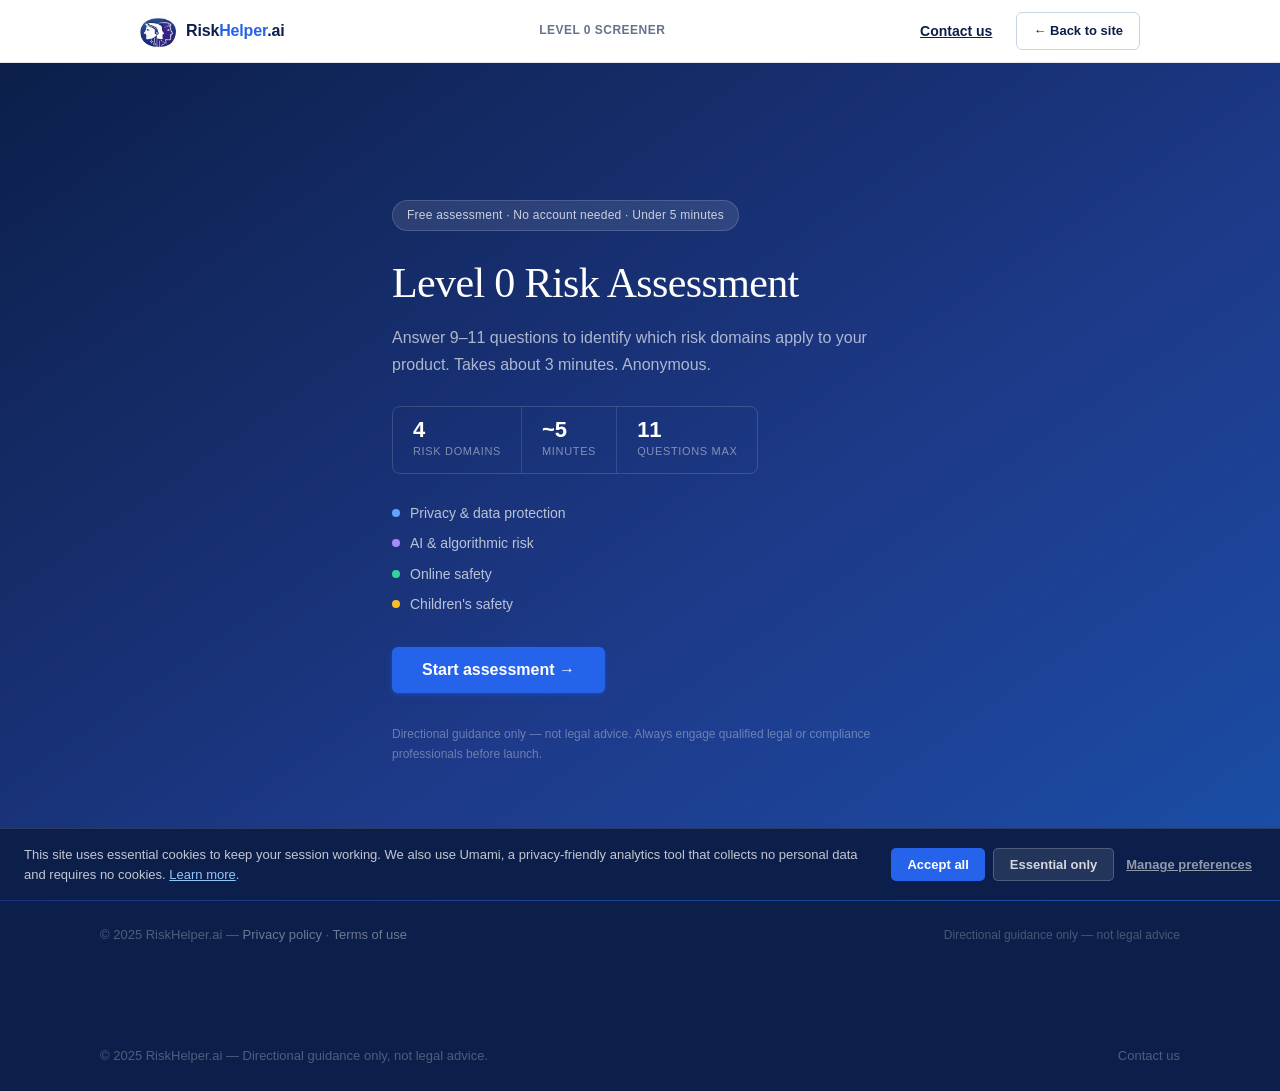
==== commit a6728a2a: "Update Umami analytics to run without consent and move to body end" ====
--- a/assessment.html
+++ b/assessment.html
@@ -30,9 +30,6 @@
 
   <!-- Assessment-specific styles -->
   <link rel="stylesheet" href="assessment.css" />
-
-  <script defer src="https://cloud.umami.is/script.js" data-website-id="539d8b41-ef4f-4463-9d4b-42e563768538"></script>
-
 
 </head>
 
@@ -459,14 +456,18 @@
 
   <!-- COOKIE CONSENT BANNER -->
   <div id="cookie-banner" class="hidden" role="dialog" aria-label="Cookie consent" aria-live="polite">
-    <p>We use essential cookies to make this site work. With your consent, we may also use analytics cookies. <a
-        href="privacy-policy.html#cookies">Learn more</a>.</p>
+    <p>
+      This site uses essential cookies to keep your session working. We also use Umami, a privacy-friendly analytics tool that collects no personal data and requires no cookies.
+      <a href="privacy-policy.html#cookies">Learn more</a>.
+    </p>
     <div class="cookie-actions">
       <button class="cookie-btn cookie-btn--accept" id="cookie-accept">Accept all</button>
       <button class="cookie-btn cookie-btn--reject" id="cookie-reject">Essential only</button>
       <button class="cookie-btn cookie-btn--manage" id="cookie-manage">Manage preferences</button>
     </div>
   </div>
+
+  <script defer src="https://cloud.umami.is/script.js" data-website-id="539d8b41-ef4f-4463-9d4b-42e563768538"></script>
 
   <!-- ASSESSMENT LOGIC -->
   <script src="assessment.js"></script>
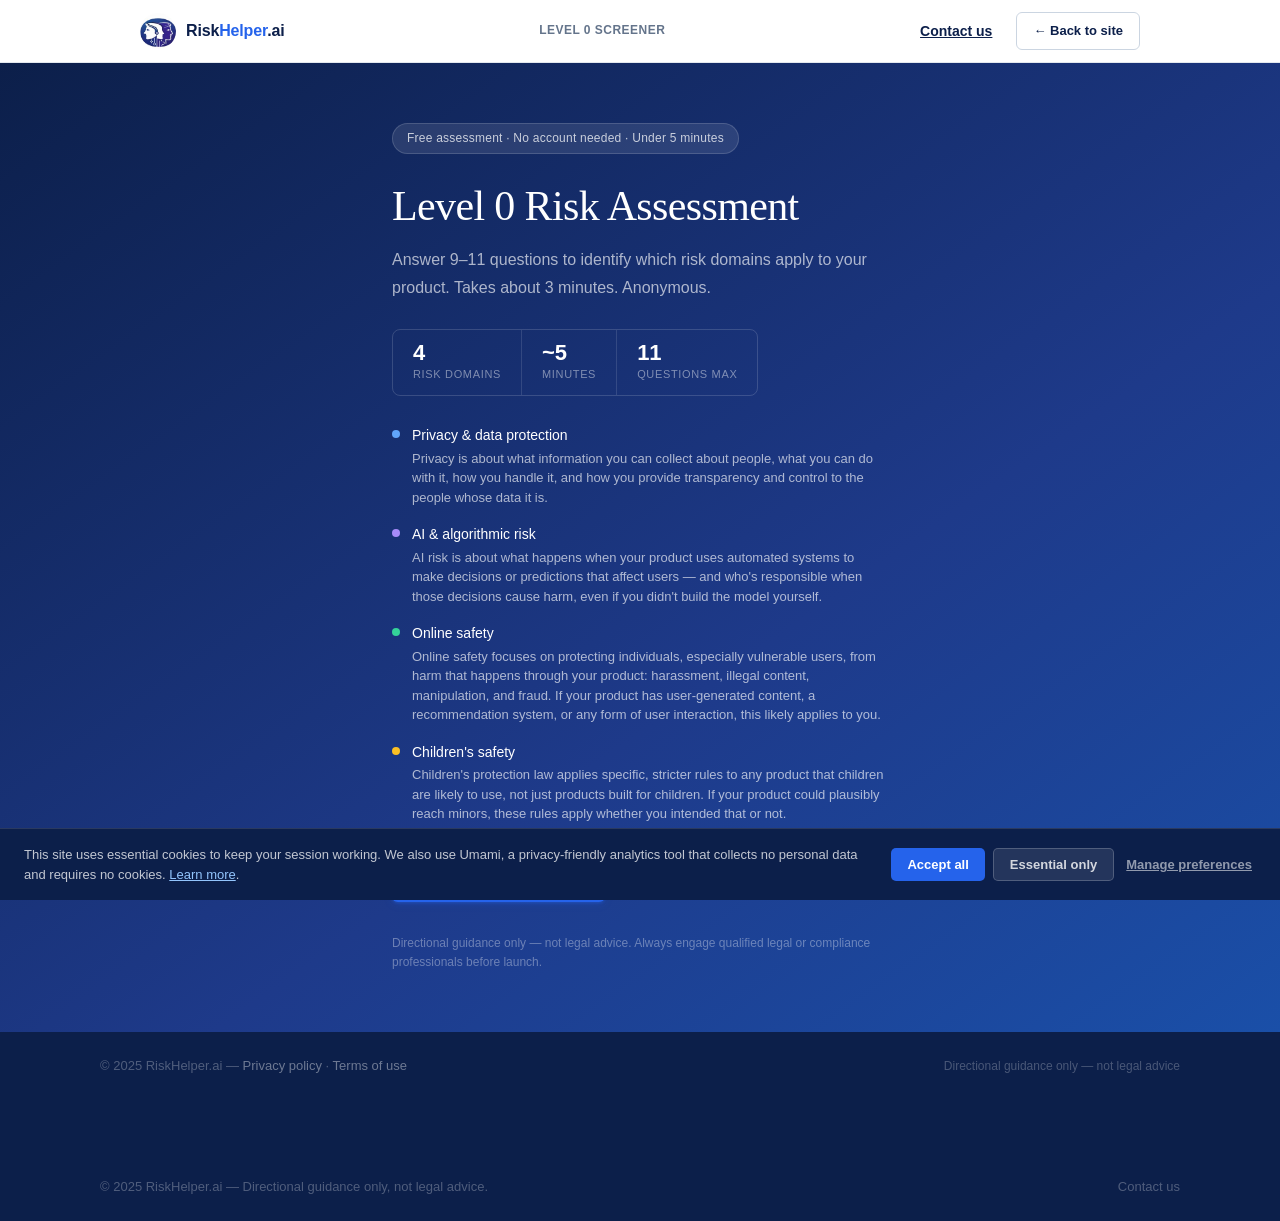
==== commit 7392f275: "Update assessment definitions and styling" ====
--- a/assessment.html
+++ b/assessment.html
@@ -71,19 +71,31 @@
         <div class="intro-domains" aria-label="Risk domains covered">
           <div class="intro-domain">
             <span class="domain-dot privacy-dot" aria-hidden="true"></span>
-            <span>Privacy &amp; data protection</span>
+            <div>
+              <div style="color: #fff; font-weight: 500; margin-bottom: 2px;">Privacy &amp; data protection</div>
+              <div style="font-size: 13px; line-height: 1.5; color: rgba(255,255,255,0.65);">Privacy is about what information you can collect about people, what you can do with it, how you handle it, and how you provide transparency and control to the people whose data it is.</div>
+            </div>
           </div>
           <div class="intro-domain">
             <span class="domain-dot ai-dot" aria-hidden="true"></span>
-            <span>AI &amp; algorithmic risk</span>
+            <div>
+              <div style="color: #fff; font-weight: 500; margin-bottom: 2px;">AI &amp; algorithmic risk</div>
+              <div style="font-size: 13px; line-height: 1.5; color: rgba(255,255,255,0.65);">AI risk is about what happens when your product uses automated systems to make decisions or predictions that affect users — and who's responsible when those decisions cause harm, even if you didn't build the model yourself.</div>
+            </div>
           </div>
           <div class="intro-domain">
             <span class="domain-dot safety-dot" aria-hidden="true"></span>
-            <span>Online safety</span>
+            <div>
+              <div style="color: #fff; font-weight: 500; margin-bottom: 2px;">Online safety</div>
+              <div style="font-size: 13px; line-height: 1.5; color: rgba(255,255,255,0.65);">Online safety focuses on protecting individuals, especially vulnerable users, from harm that happens through your product: harassment, illegal content, manipulation, and fraud. If your product has user-generated content, a recommendation system, or any form of user interaction, this likely applies to you.</div>
+            </div>
           </div>
           <div class="intro-domain">
             <span class="domain-dot children-dot" aria-hidden="true"></span>
-            <span>Children's safety</span>
+            <div>
+              <div style="color: #fff; font-weight: 500; margin-bottom: 2px;">Children's safety</div>
+              <div style="font-size: 13px; line-height: 1.5; color: rgba(255,255,255,0.65);">Children's protection law applies specific, stricter rules to any product that children are likely to use, not just products built for children. If your product could plausibly reach minors, these rules apply whether you intended that or not.</div>
+            </div>
           </div>
         </div>
         <button id="btn-start" class="btn btn--primary btn--lg">Start assessment →</button>
--- a/assessment.css
+++ b/assessment.css
@@ -84,15 +84,16 @@
 .stat-divider { display: none; } /* handled by border-right now */
 
 .intro-domains {
-  display: flex; flex-direction: column; gap: 8px;
+  display: flex; flex-direction: column; gap: 16px;
   margin-bottom: 32px;
 }
 .intro-domain {
-  display: flex; align-items: center; gap: 10px;
+  display: flex; align-items: flex-start; gap: 12px;
   font-size: 14px; color: rgba(255,255,255,0.7);
 }
 .domain-dot {
   width: 8px; height: 8px; border-radius: 50%; flex-shrink: 0;
+  margin-top: 6px;
 }
 .privacy-dot  { background: #60A5FA; }
 .ai-dot       { background: #A78BFA; }
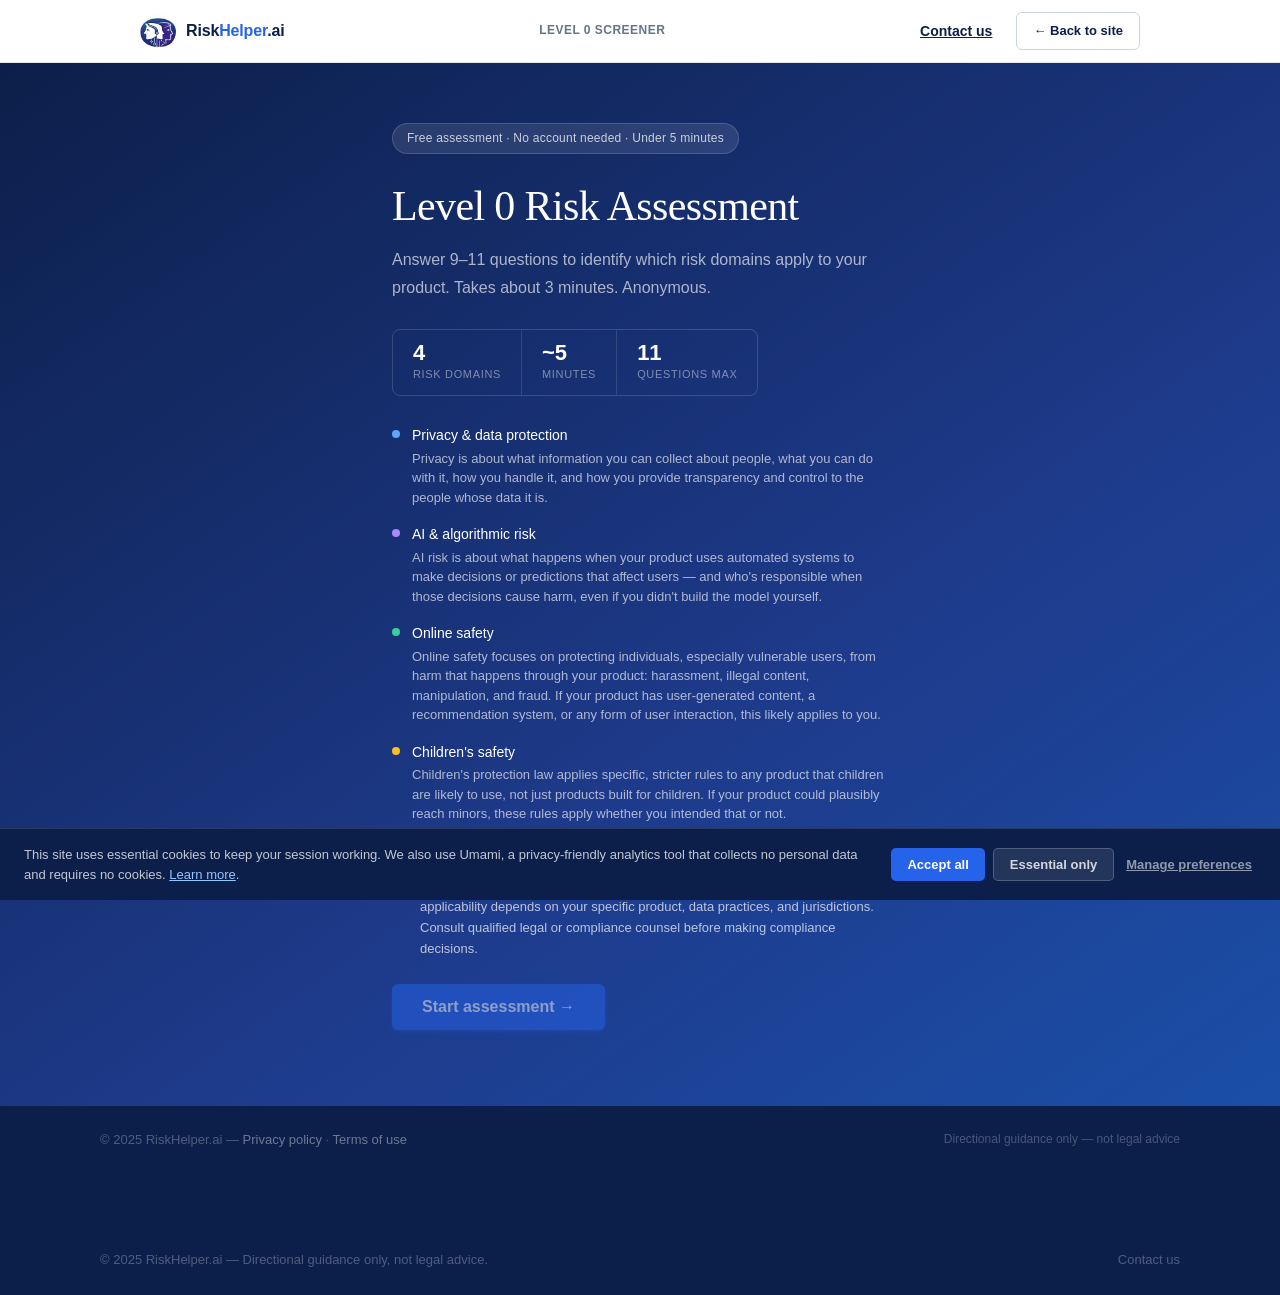
==== commit 7368aa77: "Update disclaimer and add agreement checkbox" ====
--- a/assessment.html
+++ b/assessment.html
@@ -98,9 +98,13 @@
             </div>
           </div>
         </div>
-        <button id="btn-start" class="btn btn--primary btn--lg">Start assessment →</button>
-        <p class="intro-disclaimer">Directional guidance only — not legal advice. Always engage qualified legal or
-          compliance professionals before launch.</p>
+        <div class="intro-agreement">
+          <label for="agree-disclaimer" class="agreement-label">
+            <input type="checkbox" id="agree-disclaimer" name="agree-disclaimer">
+            <span class="intro-disclaimer">Risk Helper assessments are informational tools designed to help identify areas for further review. Nothing in this assessment constitutes legal advice. Regulatory applicability depends on your specific product, data practices, and jurisdictions. Consult qualified legal or compliance counsel before making compliance decisions.</span>
+          </label>
+        </div>
+        <button id="btn-start" class="btn btn--primary btn--lg" disabled>Start assessment →</button>
       </div>
     </section>
 
--- a/assessment.css
+++ b/assessment.css
@@ -100,13 +100,17 @@
 .safety-dot   { background: #34D399; }
 .children-dot { background: #FBBF24; }
 
+.intro-agreement { margin-bottom: 24px; }
+.agreement-label { display: flex; align-items: flex-start; gap: 12px; cursor: pointer; }
+.agreement-label input { margin-top: 5px; accent-color: var(--blue); width: 16px; height: 16px; flex-shrink: 0; cursor: pointer; }
+
 #btn-start { margin-bottom: 16px; }
+#btn-start:disabled { opacity: 0.5; cursor: not-allowed; }
 
 .intro-disclaimer {
-  font-size: 12px;
-  color: rgba(255,255,255,0.35);
+  font-size: 13px;
+  color: rgba(255,255,255,0.7);
   line-height: 1.6;
-  margin-top: 16px;
 }
 
 /* ============================================================ QUESTIONS SCREEN */
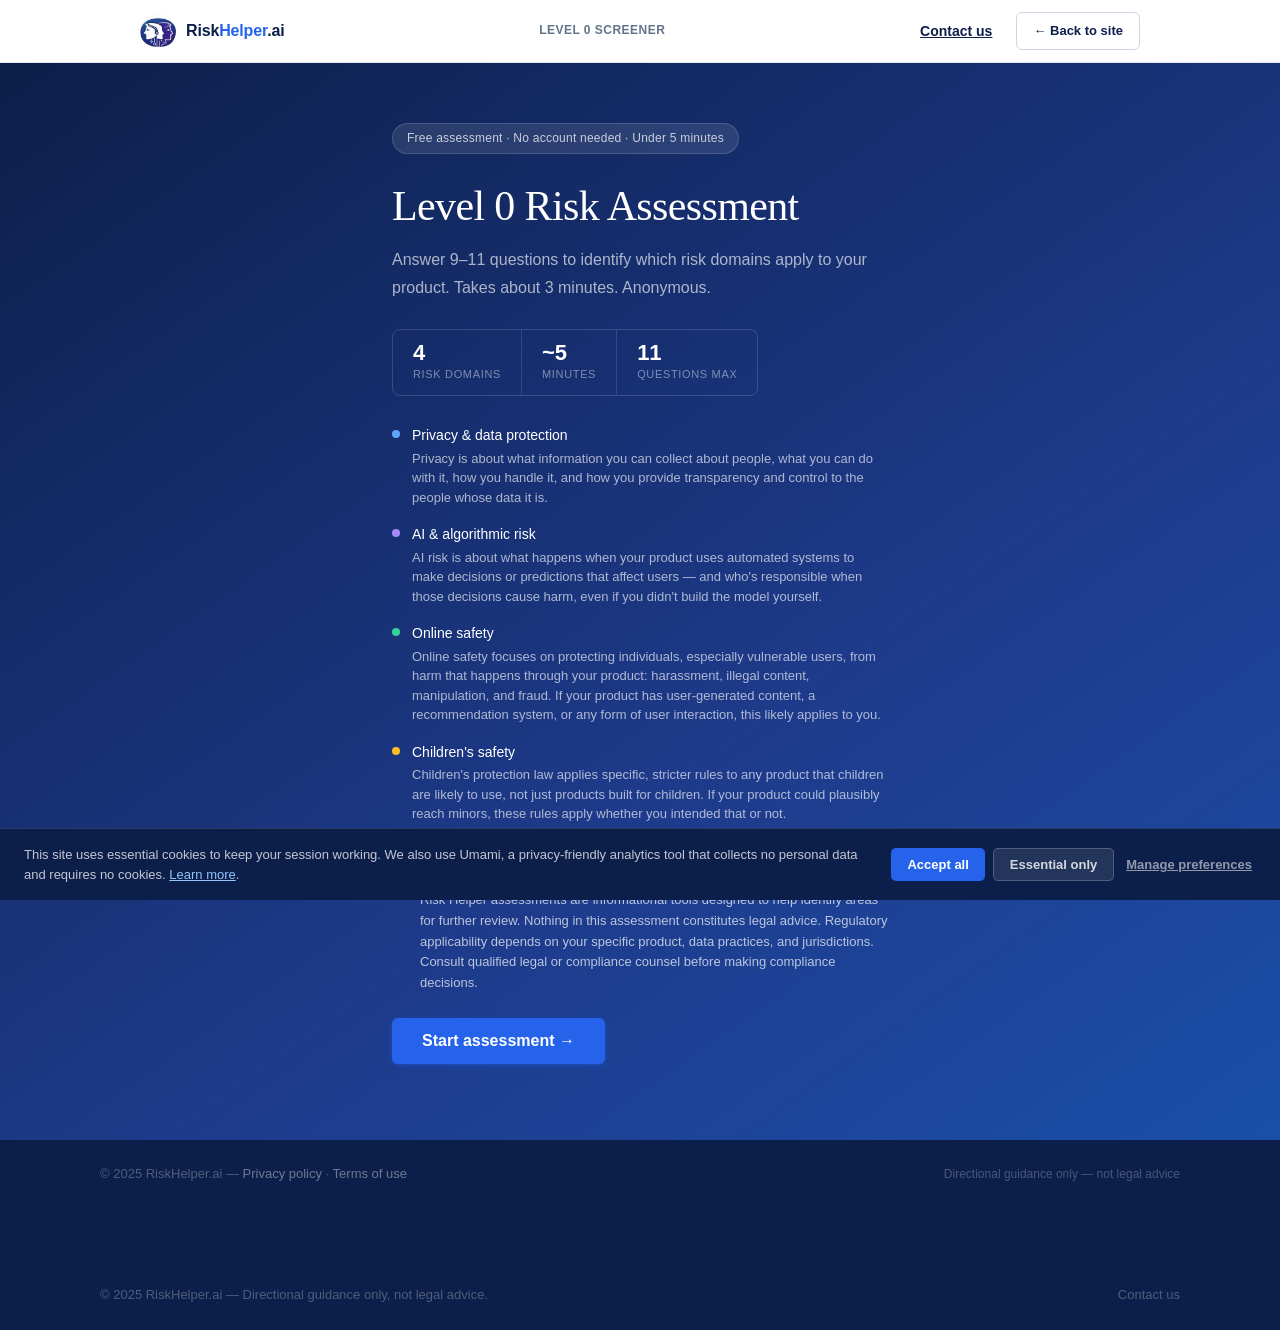
==== commit d155aad7: "Update disclaimer checkbox layout and add warning message" ====
--- a/assessment.html
+++ b/assessment.html
@@ -101,10 +101,12 @@
         <div class="intro-agreement">
           <label for="agree-disclaimer" class="agreement-label">
             <input type="checkbox" id="agree-disclaimer" name="agree-disclaimer">
-            <span class="intro-disclaimer">Risk Helper assessments are informational tools designed to help identify areas for further review. Nothing in this assessment constitutes legal advice. Regulatory applicability depends on your specific product, data practices, and jurisdictions. Consult qualified legal or compliance counsel before making compliance decisions.</span>
+            <span class="agreement-text">I confirm that I have read and accept the disclaimer</span>
           </label>
+          <div class="intro-disclaimer">Risk Helper assessments are informational tools designed to help identify areas for further review. Nothing in this assessment constitutes legal advice. Regulatory applicability depends on your specific product, data practices, and jurisdictions. Consult qualified legal or compliance counsel before making compliance decisions.</div>
         </div>
-        <button id="btn-start" class="btn btn--primary btn--lg" disabled>Start assessment →</button>
+        <div id="start-warning" class="start-warning hidden" aria-live="polite">Please confirm and accept the disclaimer before starting the assessment</div>
+        <button id="btn-start" class="btn btn--primary btn--lg">Start assessment →</button>
       </div>
     </section>
 
--- a/assessment.css
+++ b/assessment.css
@@ -101,17 +101,29 @@
 .children-dot { background: #FBBF24; }
 
 .intro-agreement { margin-bottom: 24px; }
-.agreement-label { display: flex; align-items: flex-start; gap: 12px; cursor: pointer; }
+.agreement-label { display: flex; align-items: flex-start; gap: 12px; cursor: pointer; margin-bottom: 12px; }
 .agreement-label input { margin-top: 5px; accent-color: var(--blue); width: 16px; height: 16px; flex-shrink: 0; cursor: pointer; }
-
-#btn-start { margin-bottom: 16px; }
-#btn-start:disabled { opacity: 0.5; cursor: not-allowed; }
+.agreement-text { font-size: 15px; color: #fff; font-weight: 500; line-height: 1.5; }
 
 .intro-disclaimer {
   font-size: 13px;
   color: rgba(255,255,255,0.7);
   line-height: 1.6;
-}
+  margin-left: 28px;
+}
+
+.start-warning {
+  color: #FCA5A5;
+  font-size: 14px;
+  margin-bottom: 16px;
+  display: block;
+  font-weight: 500;
+}
+.start-warning.hidden {
+  display: none;
+}
+
+#btn-start { margin-bottom: 16px; }
 
 /* ============================================================ QUESTIONS SCREEN */
 #screen-questions { min-height: calc(100vh - 62px); background: var(--bg); }
